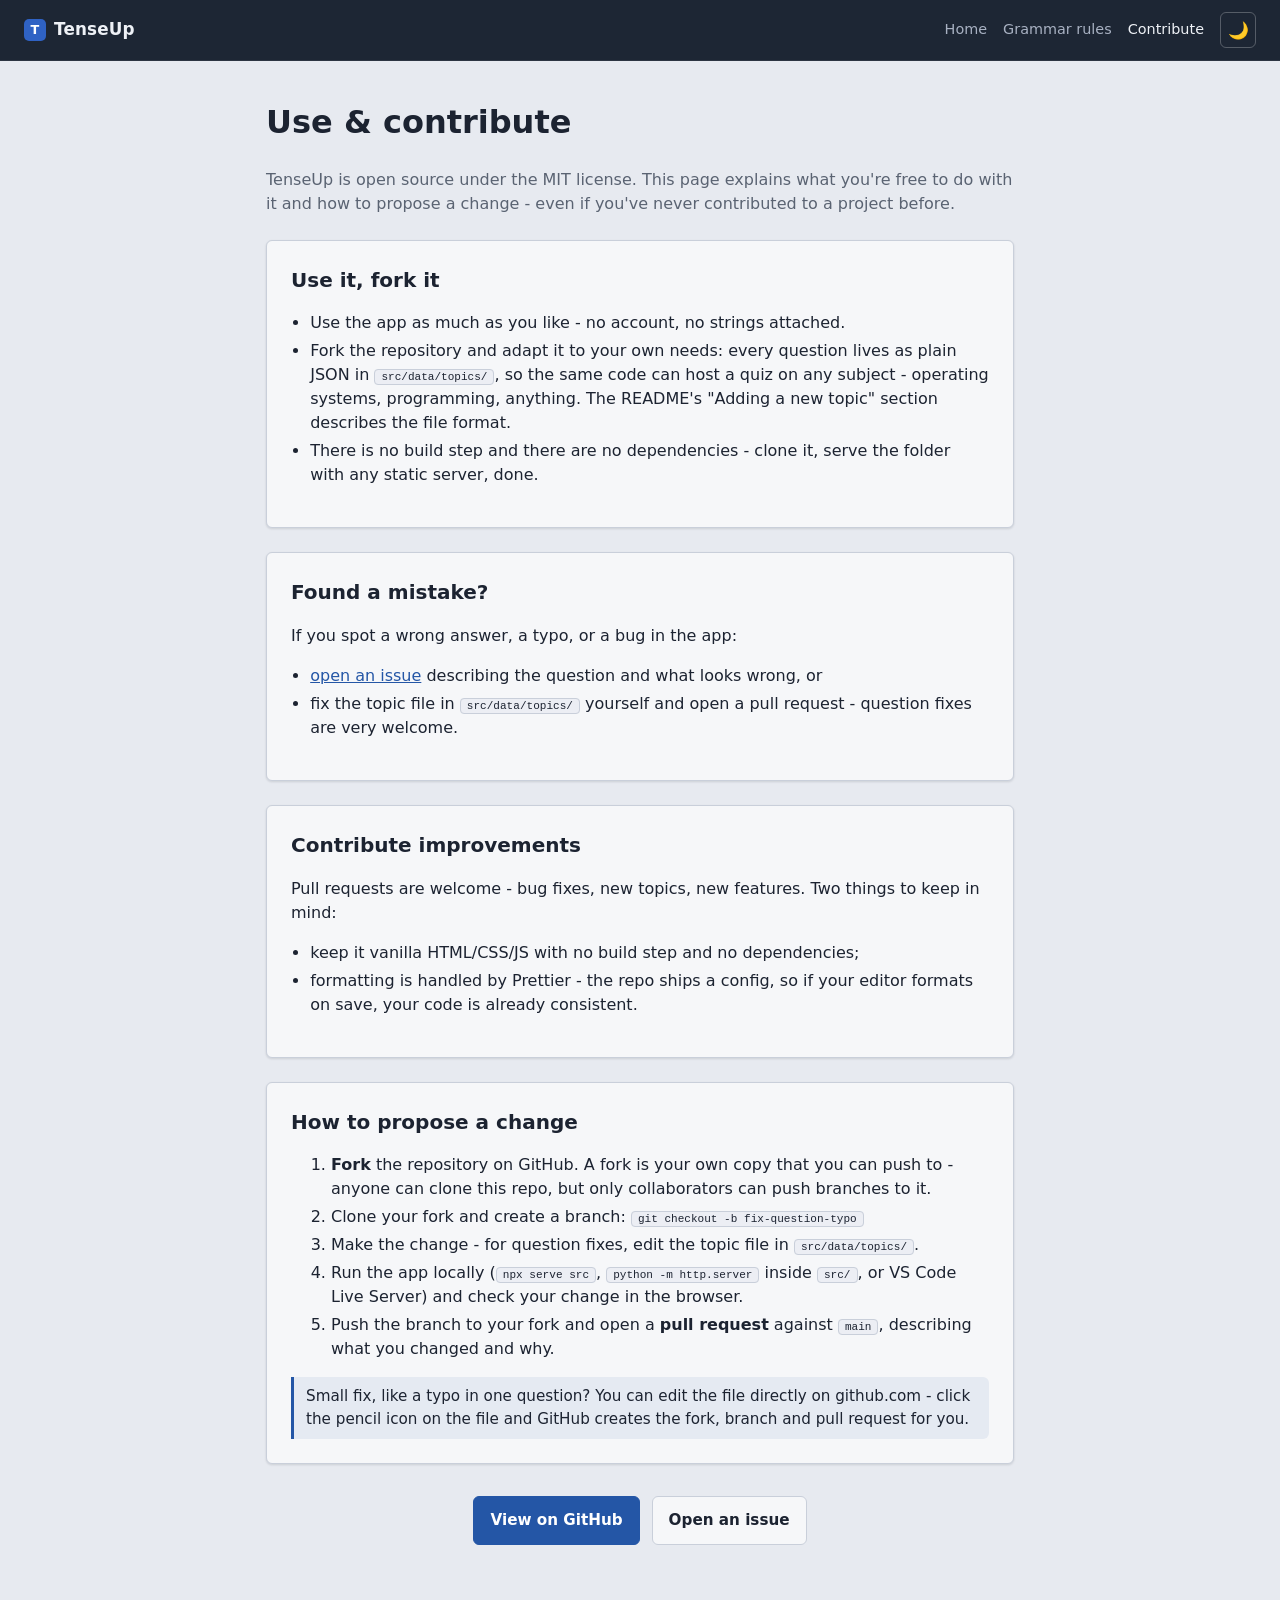
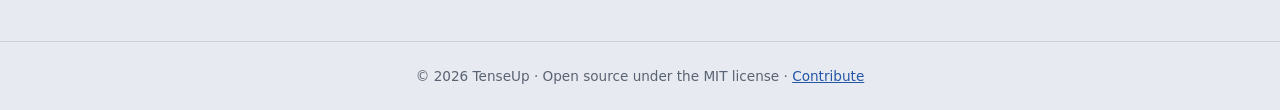
==== src/contribute.html @ a9ede062 "adding essay cards" ====
<!doctype html>
<html lang="en">
  <head>
    <meta charset="UTF-8" />
    <meta name="viewport" content="width=device-width, initial-scale=1.0" />
    <title>TenseUp - Use &amp; Contribute</title>
    <meta
      name="description"
      content="TenseUp is open source under the MIT license - use it, fork it for your own quiz, report wrong questions, or contribute improvements."
    />
    <meta property="og:type" content="website" />
    <meta property="og:site_name" content="TenseUp" />
    <meta property="og:title" content="TenseUp - Use &amp; Contribute" />
    <meta
      property="og:description"
      content="TenseUp is open source under the MIT license - use it, fork it for your own quiz, report wrong questions, or contribute improvements."
    />
    <meta
      property="og:url"
      content="https://tense-up.netlify.app/contribute.html"
    />
    <meta
      property="og:image"
      content="https://tense-up.netlify.app/assets/images/og-image.png"
    />
    <link rel="icon" type="image/svg+xml" href="assets/images/favicon.svg" />
    <link rel="icon" type="image/png" sizes="32x32" href="assets/images/favicon-32.png" />
    <link rel="apple-touch-icon" href="assets/images/apple-touch-icon.png" />
    <script>
      (function () {
        try {
          var saved = localStorage.getItem("quizTheme");
          var prefersDark =
            window.matchMedia &&
            window.matchMedia("(prefers-color-scheme: dark)").matches;
          if (saved === "dark" || (!saved && prefersDark)) {
            document.documentElement.setAttribute("data-theme", "dark");
          }
        } catch (e) {}
      })();
    </script>
    <link rel="stylesheet" href="assets/css/variables.css" />
    <link rel="stylesheet" href="assets/css/base.css" />
    <link rel="stylesheet" href="assets/css/components.css" />
    <link rel="stylesheet" href="assets/css/rules.css" />
  </head>
  <body>
    <header class="app-header">
      <a href="index.html" class="app-logo">TenseUp</a>
      <nav class="header-nav">
        <a href="index.html">Home</a>
        <a href="rules.html">Grammar rules</a>
        <a href="contribute.html" class="is-active">Contribute</a>
      </nav>
      <button
        type="button"
        id="theme-toggle"
        class="btn theme-toggle"
        aria-label="Toggle dark mode"
      >
        🌙
      </button>
    </header>

    <main class="container rules-screen">
      <h1>Use &amp; contribute</h1>
      <p class="rules-intro">
        TenseUp is open source under the MIT license. This page explains what
        you're free to do with it and how to propose a change - even if you've
        never contributed to a project before.
      </p>

      <section class="rule-section">
        <h2>Use it, fork it</h2>
        <ul>
          <li>
            Use the app as much as you like - no account, no strings attached.
          </li>
          <li>
            Fork the repository and adapt it to your own needs: every question
            lives as plain JSON in <code>src/data/topics/</code>, so the same code
            can host a quiz on any subject - operating systems, programming,
            anything. The README's "Adding a new topic" section describes the
            file format.
          </li>
          <li>
            There is no build step and there are no dependencies - clone it,
            serve the folder with any static server, done.
          </li>
        </ul>
      </section>

      <section class="rule-section">
        <h2>Found a mistake?</h2>
        <p>If you spot a wrong answer, a typo, or a bug in the app:</p>
        <ul>
          <li>
            <a
              href="https://github.com/adela-merdzanic/TenseUp/issues"
              target="_blank"
              rel="noopener"
              >open an issue</a
            >
            describing the question and what looks wrong, or
          </li>
          <li>
            fix the topic file in <code>src/data/topics/</code> yourself and open a
            pull request - question fixes are very welcome.
          </li>
        </ul>
      </section>

      <section class="rule-section">
        <h2>Contribute improvements</h2>
        <p>
          Pull requests are welcome - bug fixes, new topics, new features. Two
          things to keep in mind:
        </p>
        <ul>
          <li>
            keep it vanilla HTML/CSS/JS with no build step and no dependencies;
          </li>
          <li>
            formatting is handled by Prettier - the repo ships a config, so if
            your editor formats on save, your code is already consistent.
          </li>
        </ul>
      </section>

      <section class="rule-section">
        <h2>How to propose a change</h2>
        <ol>
          <li>
            <strong>Fork</strong> the repository on GitHub. A fork is your own
            copy that you can push to - anyone can clone this repo, but only
            collaborators can push branches to it.
          </li>
          <li>
            Clone your fork and create a branch:
            <code>git checkout -b fix-question-typo</code>
          </li>
          <li>
            Make the change - for question fixes, edit the topic file in
            <code>src/data/topics/</code>.
          </li>
          <li>
            Run the app locally (<code>npx serve src</code>,
            <code>python -m http.server</code> inside <code>src/</code>, or VS
            Code Live Server) and check your change in the browser.
          </li>
          <li>
            Push the branch to your fork and open a
            <strong>pull request</strong> against <code>main</code>, describing
            what you changed and why.
          </li>
        </ol>
        <div class="tip tip--info">
          Small fix, like a typo in one question? You can edit the file directly
          on github.com - click the pencil icon on the file and GitHub creates
          the fork, branch and pull request for you.
        </div>
      </section>

      <div class="actions rules-actions">
        <a
          class="btn btn-primary"
          href="https://github.com/adela-merdzanic/TenseUp"
          target="_blank"
          rel="noopener"
          >View on GitHub</a
        >
        <a
          class="btn"
          href="https://github.com/adela-merdzanic/TenseUp/issues"
          target="_blank"
          rel="noopener"
          >Open an issue</a
        >
      </div>
    </main>

    <footer class="app-footer">
      <p>
        © 2026 TenseUp · Open source under the MIT license ·
        <a href="contribute.html">Contribute</a>
      </p>
    </footer>

    <script type="module" src="assets/js/main-static.js"></script>
    <!-- Cloudflare Web Analytics -->
    <script
      defer
      src="https://static.cloudflareinsights.com/beacon.min.js"
      data-cf-beacon='{"token": "2d894505941446eaa9881d46d337e4bb"}'
    ></script>
    <!-- End Cloudflare Web Analytics -->
  </body>
</html>
---- src/assets/css/variables.css ----
:root {
  color-scheme: light;
  --color-bg: #e7eaf0;
  --color-surface: #f6f7f9;
  --color-surface-2: #eceef4;
  --color-text: #1c2331;
  --color-muted: #5a6372;
  --color-primary: #2456a6;
  --color-primary-dark: #1b4487;
  --color-accent-essay: #64489e;
  --color-correct: #1e7d4a;
  --color-correct-bg: #dfeee5;
  --color-incorrect: #b23b2e;
  --color-incorrect-bg: #f2e2df;
  --color-missed: #96690c;
  --color-missed-bg: #f2ead3;
  --color-border: #c9cfda;
  --color-header-bg: #1d2634;
  --color-header-text: #eef1f6;
  --color-header-muted: #a8b1c2;
  --shadow-card:
    0 1px 2px rgba(15, 23, 42, 0.05), 0 1px 3px rgba(15, 23, 42, 0.08);
  --radius: 6px;
  --spacing-unit: 8px;
  --font-family:
    "Segoe UI Variable Text", "Segoe UI", system-ui, -apple-system, Roboto,
    sans-serif;
}

[data-theme="dark"] {
  color-scheme: dark;
  --color-bg: #12151d;
  --color-surface: #1a1f2b;
  --color-surface-2: #232936;
  --color-text: #e4e7ee;
  --color-muted: #98a1b3;
  --color-primary: #7d97e8;
  --color-primary-dark: #5f7ad4;
  --color-accent-essay: #a68ce0;
  --color-correct: #46b97e;
  --color-correct-bg: #1c2f26;
  --color-incorrect: #e0685c;
  --color-incorrect-bg: #33201d;
  --color-missed: #d3a94c;
  --color-missed-bg: #322a16;
  --color-border: #303748;
  --color-header-bg: #141821;
  --color-header-text: #e4e7ee;
  --color-header-muted: #8b94a8;
  --shadow-card: 0 1px 3px rgba(0, 0, 0, 0.4);
}
---- src/assets/css/base.css ----
* {
  box-sizing: border-box;
}

/* Author display rules (e.g. .btn) would otherwise override the browser's
   built-in [hidden] { display: none }. */
[hidden] {
  display: none !important;
}

/* Flex column so the footer sits at the bottom of the viewport even when
   the page content is short (e.g. a single question card). */
body {
  margin: 0;
  min-height: 100vh;
  min-height: 100dvh;
  display: flex;
  flex-direction: column;
  font-family: var(--font-family);
  background: var(--color-bg);
  color: var(--color-text);
  line-height: 1.5;
  transition:
    background-color 0.15s ease,
    color 0.15s ease;
}

main {
  flex: 1 0 auto;
  width: 100%;
}

a {
  color: var(--color-primary);
}

.container {
  max-width: 640px;
  margin: 0 auto;
  padding: calc(var(--spacing-unit) * 2);
}

.app-header {
  display: flex;
  flex-shrink: 0;
  align-items: center;
  gap: calc(var(--spacing-unit) * 2);
  padding: calc(var(--spacing-unit) * 1.5) calc(var(--spacing-unit) * 3);
  background: var(--color-header-bg);
  border-bottom: 1px solid rgba(255, 255, 255, 0.07);
}

/* Pushes the nav and theme toggle to the right edge. */
.app-header .app-logo {
  margin-right: auto;
}

.header-nav {
  display: flex;
  align-items: center;
  gap: calc(var(--spacing-unit) * 2);
}

/* On narrow screens the nav drops to its own full-width row,
   leaving logo + theme toggle on the first row. */
@media (max-width: 560px) {
  .app-header {
    flex-wrap: wrap;
    padding: calc(var(--spacing-unit) * 1.5) calc(var(--spacing-unit) * 2);
    row-gap: calc(var(--spacing-unit) * 1.5);
  }

  .header-nav {
    order: 3;
    width: 100%;
    justify-content: space-between;
    flex-wrap: wrap;
    row-gap: var(--spacing-unit);
  }
}

.header-nav a:not(.btn) {
  color: var(--color-header-muted);
  text-decoration: none;
  font-size: 0.9rem;
  font-weight: 500;
  transition: color 0.15s ease;
}

.header-nav a:not(.btn):hover {
  color: var(--color-header-text);
}

.header-nav a.is-active {
  color: var(--color-header-text);
}

.app-logo {
  font-weight: 700;
  text-decoration: none;
  color: var(--color-header-text);
  font-size: 1.05rem;
  letter-spacing: 0.01em;
  display: inline-flex;
  align-items: center;
  gap: calc(var(--spacing-unit));
}

/* Small square brand mark in front of the wordmark. */
.app-logo::before {
  content: "T";
  display: inline-flex;
  align-items: center;
  justify-content: center;
  width: 22px;
  height: 22px;
  border-radius: 5px;
  /* Fixed accent — the header bar is dark in both themes. */
  background: #2f62c4;
  color: #fff;
  font-size: 0.8rem;
  font-weight: 700;
}

.app-title {
  font-size: 2rem;
  margin-bottom: 0;
}

.app-subtitle {
  color: var(--color-muted);
  margin-top: calc(var(--spacing-unit) / 2);
}

.app-footer {
  text-align: center;
  font-size: 0.85rem;
  color: var(--color-muted);
  border-top: 1px solid var(--color-border);
  margin-top: calc(var(--spacing-unit) * 6);
  padding: calc(var(--spacing-unit) * 3) calc(var(--spacing-unit) * 2);
}

.app-footer p {
  margin: 0;
}

.app-footer a {
  color: var(--color-primary);
}
---- src/assets/css/components.css ----
.btn {
  display: inline-block;
  padding: calc(var(--spacing-unit) * 1.5) calc(var(--spacing-unit) * 2);
  border-radius: var(--radius);
  border: 1px solid var(--color-border);
  background: var(--color-surface);
  color: var(--color-text);
  font-family: inherit;
  font-size: 0.95rem;
  font-weight: 600;
  text-decoration: none;
  cursor: pointer;
  min-height: 44px;
  transition:
    background-color 0.15s ease,
    border-color 0.15s ease;
}

.theme-toggle {
  display: inline-flex;
  align-items: center;
  justify-content: center;
  width: 36px;
  height: 36px;
  min-height: 36px;
  padding: 0;
  font-size: 1.05rem;
  line-height: 1;
}

/* The toggle lives in the always-dark header bar. */
.app-header .theme-toggle {
  background: transparent;
  border-color: rgba(255, 255, 255, 0.25);
  color: var(--color-header-text);
}

.app-header .theme-toggle:hover {
  border-color: rgba(255, 255, 255, 0.5);
}

.btn:hover {
  border-color: var(--color-muted);
}

.btn:focus-visible {
  outline: 2px solid var(--color-primary);
  outline-offset: 2px;
}

.btn-primary {
  background: var(--color-primary);
  border-color: var(--color-primary);
  color: white;
}

.btn-primary:hover {
  background: var(--color-primary-dark);
  border-color: var(--color-primary-dark);
}

/* In dark mode the primary color is light, so the label flips to dark. */
[data-theme="dark"] .btn-primary {
  color: #10131b;
}

.actions {
  display: flex;
  gap: calc(var(--spacing-unit) * 1.5);
  flex-wrap: wrap;
  margin-top: calc(var(--spacing-unit) * 2);
}

.btn-block {
  display: block;
  width: 100%;
  text-align: center;
  margin-top: calc(var(--spacing-unit) * 3);
}

/* Shared in-page progress: text line + thin rounded bar (quiz and essay pages). */
.deck-progress {
  color: var(--color-muted);
  font-size: 0.9rem;
  font-variant-numeric: tabular-nums;
  min-height: 1.4em;
  margin-bottom: var(--spacing-unit);
}

.deck-bar {
  height: 6px;
  border-radius: 999px;
  background: var(--color-surface-2);
  border: 1px solid var(--color-border);
  overflow: hidden;
}

.deck-bar__fill {
  height: 100%;
  width: 0%;
  background: var(--color-primary);
  border-radius: 999px;
  transition: width 0.25s ease;
}

.select-hint {
  color: var(--color-incorrect);
  font-size: 0.9rem;
  margin-top: calc(var(--spacing-unit));
}

.btn-sm {
  min-height: 30px;
  padding: 4px 12px;
  font-size: 0.85rem;
  font-weight: 500;
}
---- src/assets/css/rules.css ----
.container.rules-screen {
  max-width: 780px;
  padding-bottom: calc(var(--spacing-unit) * 6);
}

.rules-intro {
  color: var(--color-muted);
}

.rules-toc {
  display: flex;
  flex-wrap: wrap;
  gap: var(--spacing-unit);
  margin: calc(var(--spacing-unit) * 2) 0;
}

.rules-toc a {
  font-size: 0.85rem;
  text-decoration: none;
  color: var(--color-text);
  background: var(--color-surface);
  border: 1px solid var(--color-border);
  border-radius: 999px;
  padding: 4px 12px;
  transition:
    border-color 0.15s ease,
    color 0.15s ease;
}

.rules-toc a:hover {
  border-color: var(--color-primary);
  color: var(--color-primary);
}

.rule-section {
  background: var(--color-surface);
  border: 1px solid var(--color-border);
  border-radius: var(--radius);
  padding: calc(var(--spacing-unit) * 3);
  margin-top: calc(var(--spacing-unit) * 3);
  box-shadow: var(--shadow-card);
  /* Keep section headings visible below the sticky-less header when jumping via the TOC. */
  scroll-margin-top: calc(var(--spacing-unit) * 2);
}

.rule-section h2 {
  margin-top: 0;
  font-size: 1.25rem;
}

.rule-section h3 {
  font-size: 1rem;
  margin-bottom: calc(var(--spacing-unit) / 2);
}

.rule-section ul {
  padding-left: 1.2rem;
}

.rule-section li {
  margin-bottom: calc(var(--spacing-unit) / 2);
}

code {
  background: var(--color-surface-2);
  border: 1px solid var(--color-border);
  border-radius: 4px;
  padding: 1px 6px;
  font-size: 0.85em;
}

.table-scroll {
  overflow-x: auto;
}

.rules-table {
  border-collapse: collapse;
  width: 100%;
  font-size: 0.9rem;
}

.rules-table th,
.rules-table td {
  border: 1px solid var(--color-border);
  padding: var(--spacing-unit);
  text-align: left;
  vertical-align: top;
}

.rules-table th {
  background: var(--color-surface-2);
  font-size: 0.78rem;
  font-weight: 600;
  text-transform: uppercase;
  letter-spacing: 0.05em;
  color: var(--color-muted);
}

.verbs-grid {
  display: grid;
  grid-template-columns: 1fr;
  gap: calc(var(--spacing-unit) * 2);
  align-items: start;
  margin-bottom: calc(var(--spacing-unit) * 2);
}

@media (min-width: 640px) {
  .verbs-grid {
    grid-template-columns: 1fr 1fr;
  }
}

.verbs-table td:first-child {
  font-weight: 600;
}

.tip {
  background: var(--color-missed-bg);
  border-left: 3px solid var(--color-missed);
  border-radius: 0 var(--radius) var(--radius) 0;
  padding: var(--spacing-unit) calc(var(--spacing-unit) * 1.5);
  margin: calc(var(--spacing-unit) * 1.5) 0 0;
  font-size: 0.95rem;
}

.tip + .tip {
  margin-top: var(--spacing-unit);
}

/* Neutral informational variant (contribute page) - no warning connotation. */
.tip--info {
  background: color-mix(in srgb, var(--color-primary) 8%, var(--color-surface));
  border-left-color: var(--color-primary);
}

s {
  color: var(--color-incorrect);
}

.rules-actions {
  justify-content: center;
  margin-top: calc(var(--spacing-unit) * 4);
}

/* Floating back-to-top button; visible only after the TOC scrolls away.
   Toggled via a class because base.css forces [hidden] to display:none,
   which would skip the fade. */
.back-to-top {
  position: fixed;
  right: calc(var(--spacing-unit) * 3);
  bottom: calc(var(--spacing-unit) * 3);
  z-index: 10;
  display: inline-flex;
  align-items: center;
  gap: calc(var(--spacing-unit) * 0.75);
  border-radius: 999px;
  box-shadow: var(--shadow-card);
  opacity: 0;
  visibility: hidden;
  transform: translateY(6px);
  pointer-events: none;
  transition:
    opacity 0.2s ease,
    transform 0.2s ease,
    visibility 0.2s;
}

.back-to-top.is-visible {
  opacity: 1;
  visibility: visible;
  transform: translateY(0);
  pointer-events: auto;
}
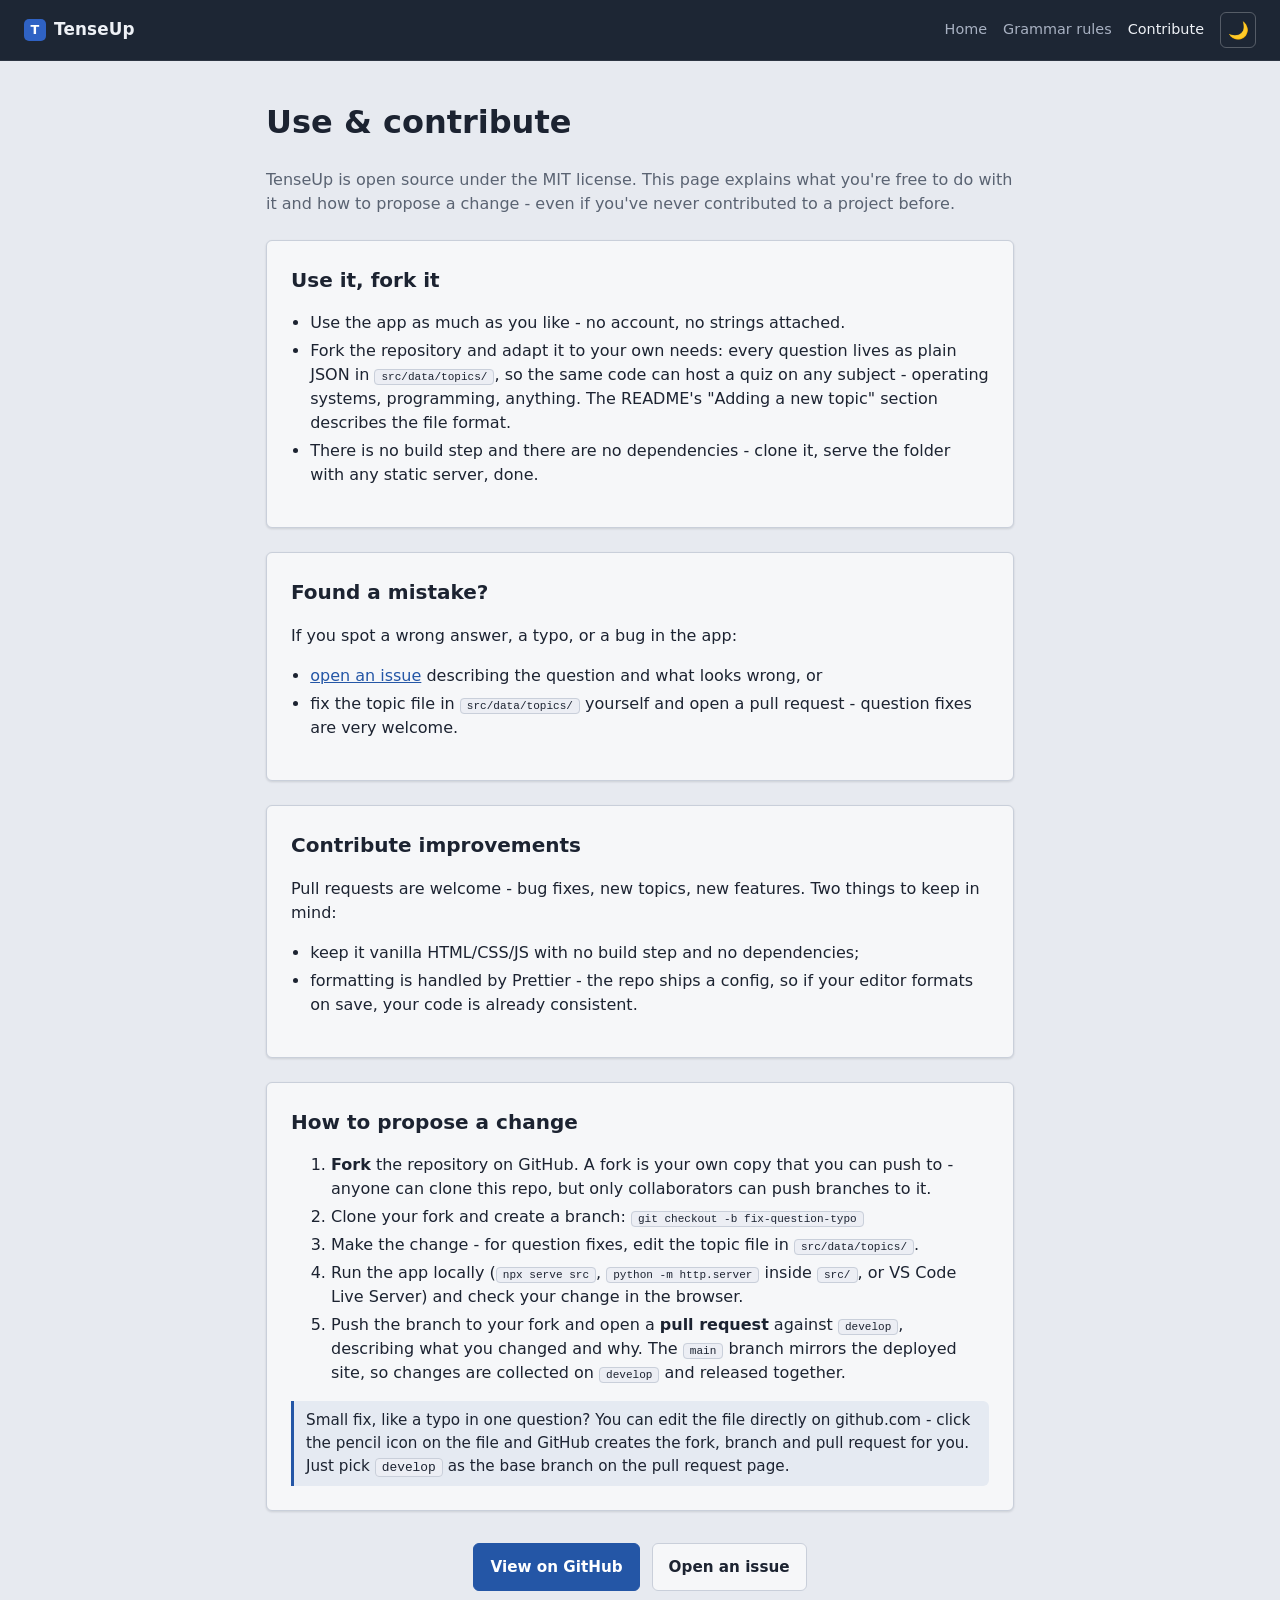
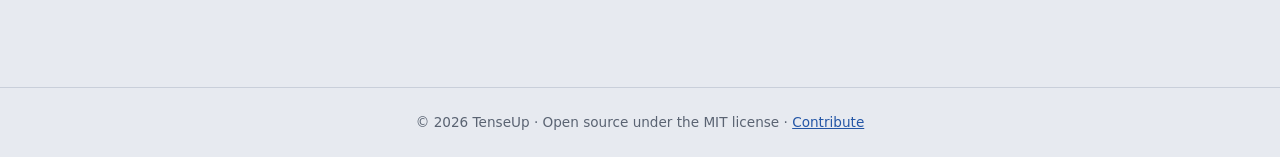
==== commit 3b8d4c8e: "docs: update contributing info for develop-based workflow" ====
--- a/src/contribute.html
+++ b/src/contribute.html
@@ -24,7 +24,12 @@
       content="https://tense-up.netlify.app/assets/images/og-image.png"
     />
     <link rel="icon" type="image/svg+xml" href="assets/images/favicon.svg" />
-    <link rel="icon" type="image/png" sizes="32x32" href="assets/images/favicon-32.png" />
+    <link
+      rel="icon"
+      type="image/png"
+      sizes="32x32"
+      href="assets/images/favicon-32.png"
+    />
     <link rel="apple-touch-icon" href="assets/images/apple-touch-icon.png" />
     <script>
       (function () {
@@ -78,10 +83,10 @@
           </li>
           <li>
             Fork the repository and adapt it to your own needs: every question
-            lives as plain JSON in <code>src/data/topics/</code>, so the same code
-            can host a quiz on any subject - operating systems, programming,
-            anything. The README's "Adding a new topic" section describes the
-            file format.
+            lives as plain JSON in <code>src/data/topics/</code>, so the same
+            code can host a quiz on any subject - operating systems,
+            programming, anything. The README's "Adding a new topic" section
+            describes the file format.
           </li>
           <li>
             There is no build step and there are no dependencies - clone it,
@@ -104,8 +109,8 @@
             describing the question and what looks wrong, or
           </li>
           <li>
-            fix the topic file in <code>src/data/topics/</code> yourself and open a
-            pull request - question fixes are very welcome.
+            fix the topic file in <code>src/data/topics/</code> yourself and
+            open a pull request - question fixes are very welcome.
           </li>
         </ul>
       </section>
@@ -150,14 +155,17 @@
           </li>
           <li>
             Push the branch to your fork and open a
-            <strong>pull request</strong> against <code>main</code>, describing
-            what you changed and why.
+            <strong>pull request</strong> against <code>develop</code>,
+            describing what you changed and why. The <code>main</code> branch
+            mirrors the deployed site, so changes are collected on
+            <code>develop</code> and released together.
           </li>
         </ol>
         <div class="tip tip--info">
           Small fix, like a typo in one question? You can edit the file directly
           on github.com - click the pencil icon on the file and GitHub creates
-          the fork, branch and pull request for you.
+          the fork, branch and pull request for you. Just pick
+          <code>develop</code> as the base branch on the pull request page.
         </div>
       </section>
 
--- a/src/assets/css/components.css
+++ b/src/assets/css/components.css
@@ -115,4 +115,3 @@
   font-size: 0.85rem;
   font-weight: 500;
 }
-
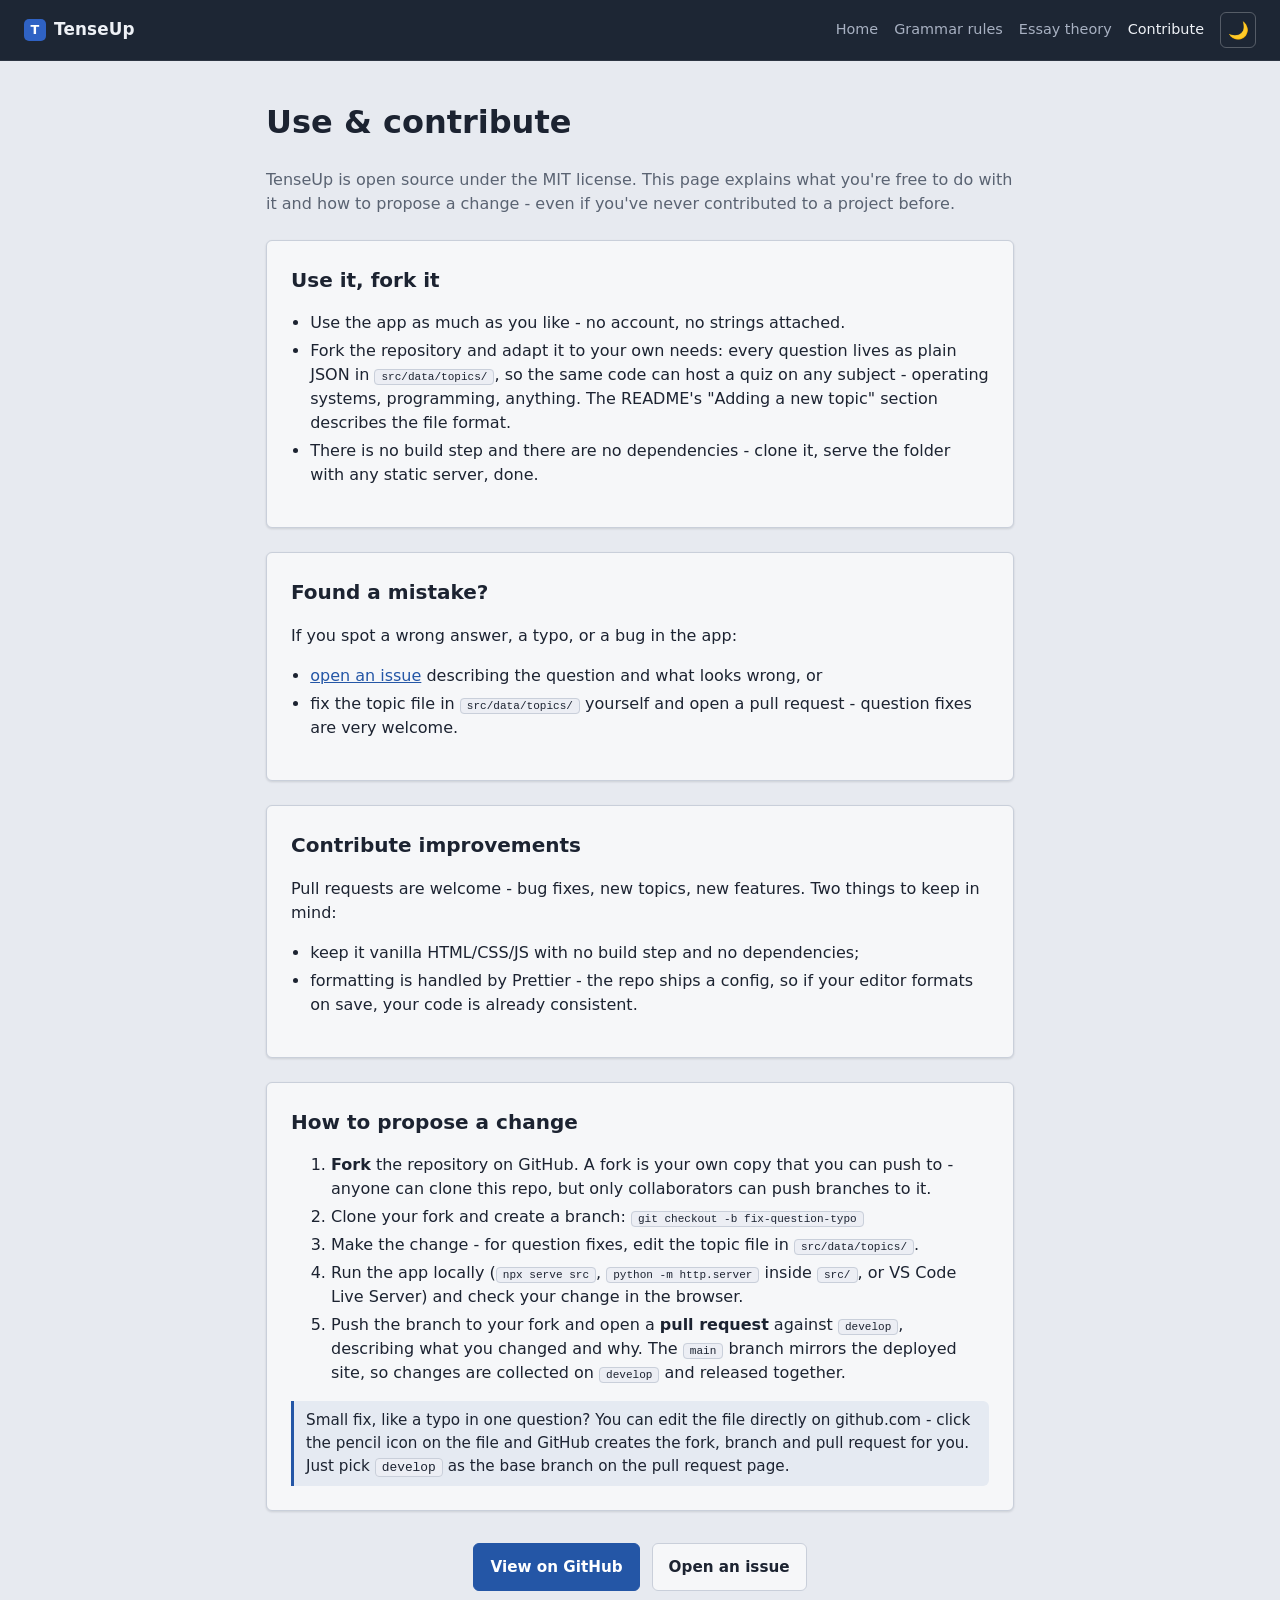
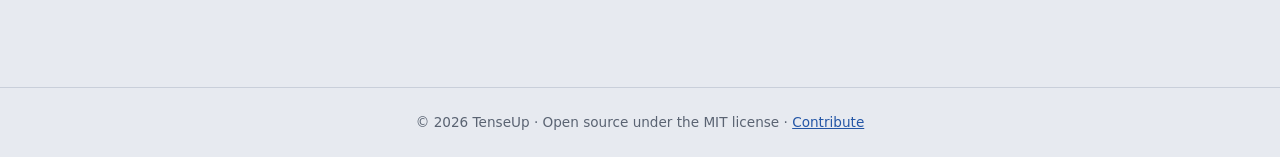
==== commit 6eee039d: "feat: improved essay cars content, added new write it mode for essay cards and added separate theory" ====
--- a/src/contribute.html
+++ b/src/contribute.html
@@ -55,6 +55,7 @@
       <nav class="header-nav">
         <a href="index.html">Home</a>
         <a href="rules.html">Grammar rules</a>
+        <a href="theory.html">Essay theory</a>
         <a href="contribute.html" class="is-active">Contribute</a>
       </nav>
       <button
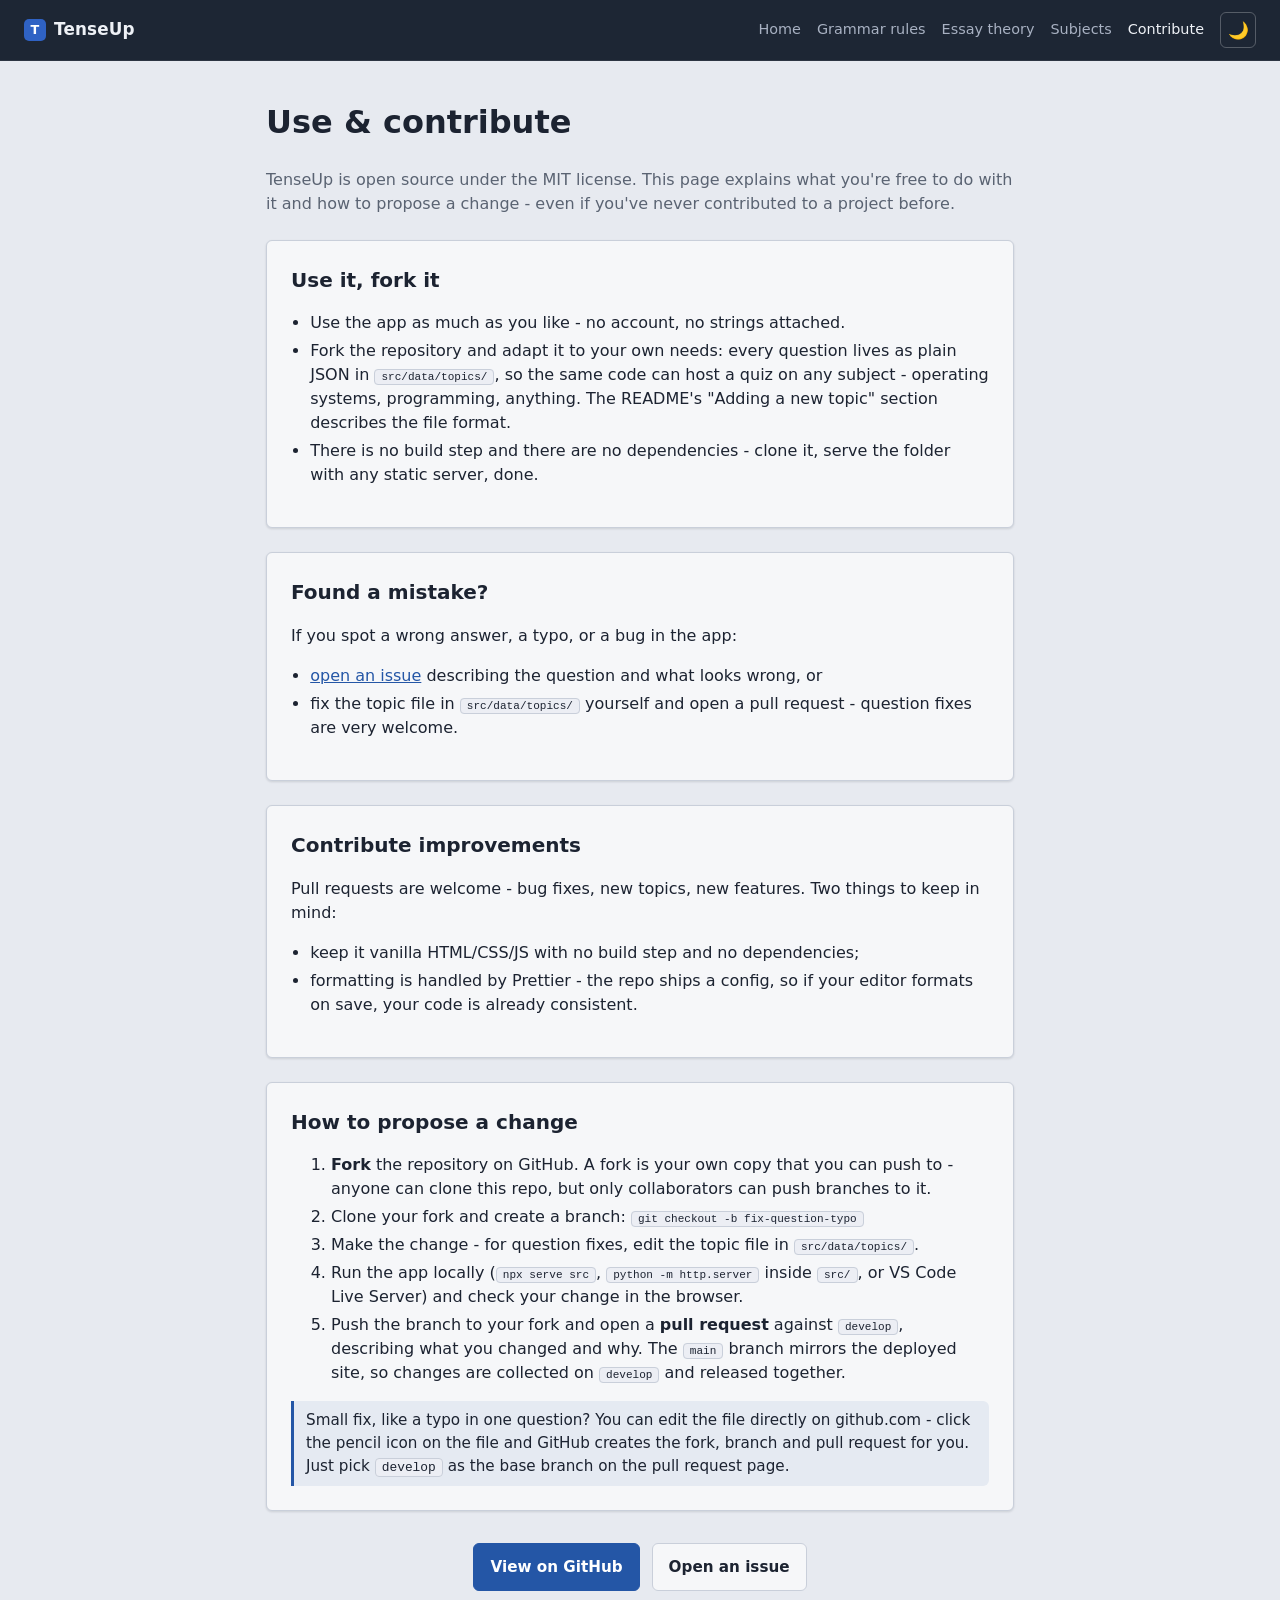
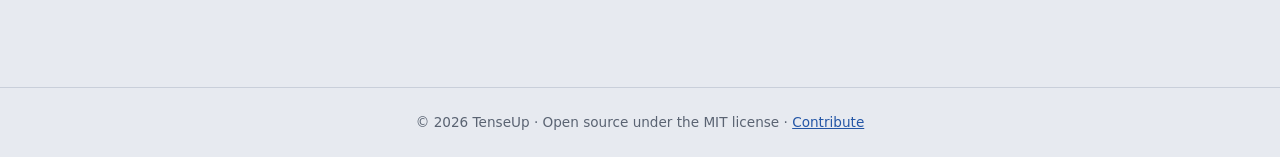
==== commit 2b3cf90e: "adding OS" ====
--- a/src/contribute.html
+++ b/src/contribute.html
@@ -53,10 +53,11 @@
     <header class="app-header">
       <a href="index.html" class="app-logo">TenseUp</a>
       <nav class="header-nav">
-        <a href="index.html">Home</a>
-        <a href="rules.html">Grammar rules</a>
-        <a href="theory.html">Essay theory</a>
-        <a href="contribute.html" class="is-active">Contribute</a>
+        <a href="home.html" data-nav>Home</a>
+        <a href="rules.html" data-nav data-feature="rules">Grammar rules</a>
+        <a href="theory.html" data-nav data-feature="theory">Essay theory</a>
+        <a href="index.html" data-switch>Subjects</a>
+        <a href="contribute.html" data-nav class="is-active">Contribute</a>
       </nav>
       <button
         type="button"
@@ -195,7 +196,9 @@
       </p>
     </footer>
 
+    <script type="module" src="assets/js/nav.js"></script>
     <script type="module" src="assets/js/main-static.js"></script>
+    <script type="module" src="assets/js/sw-register.js"></script>
     <!-- Cloudflare Web Analytics -->
     <script
       defer
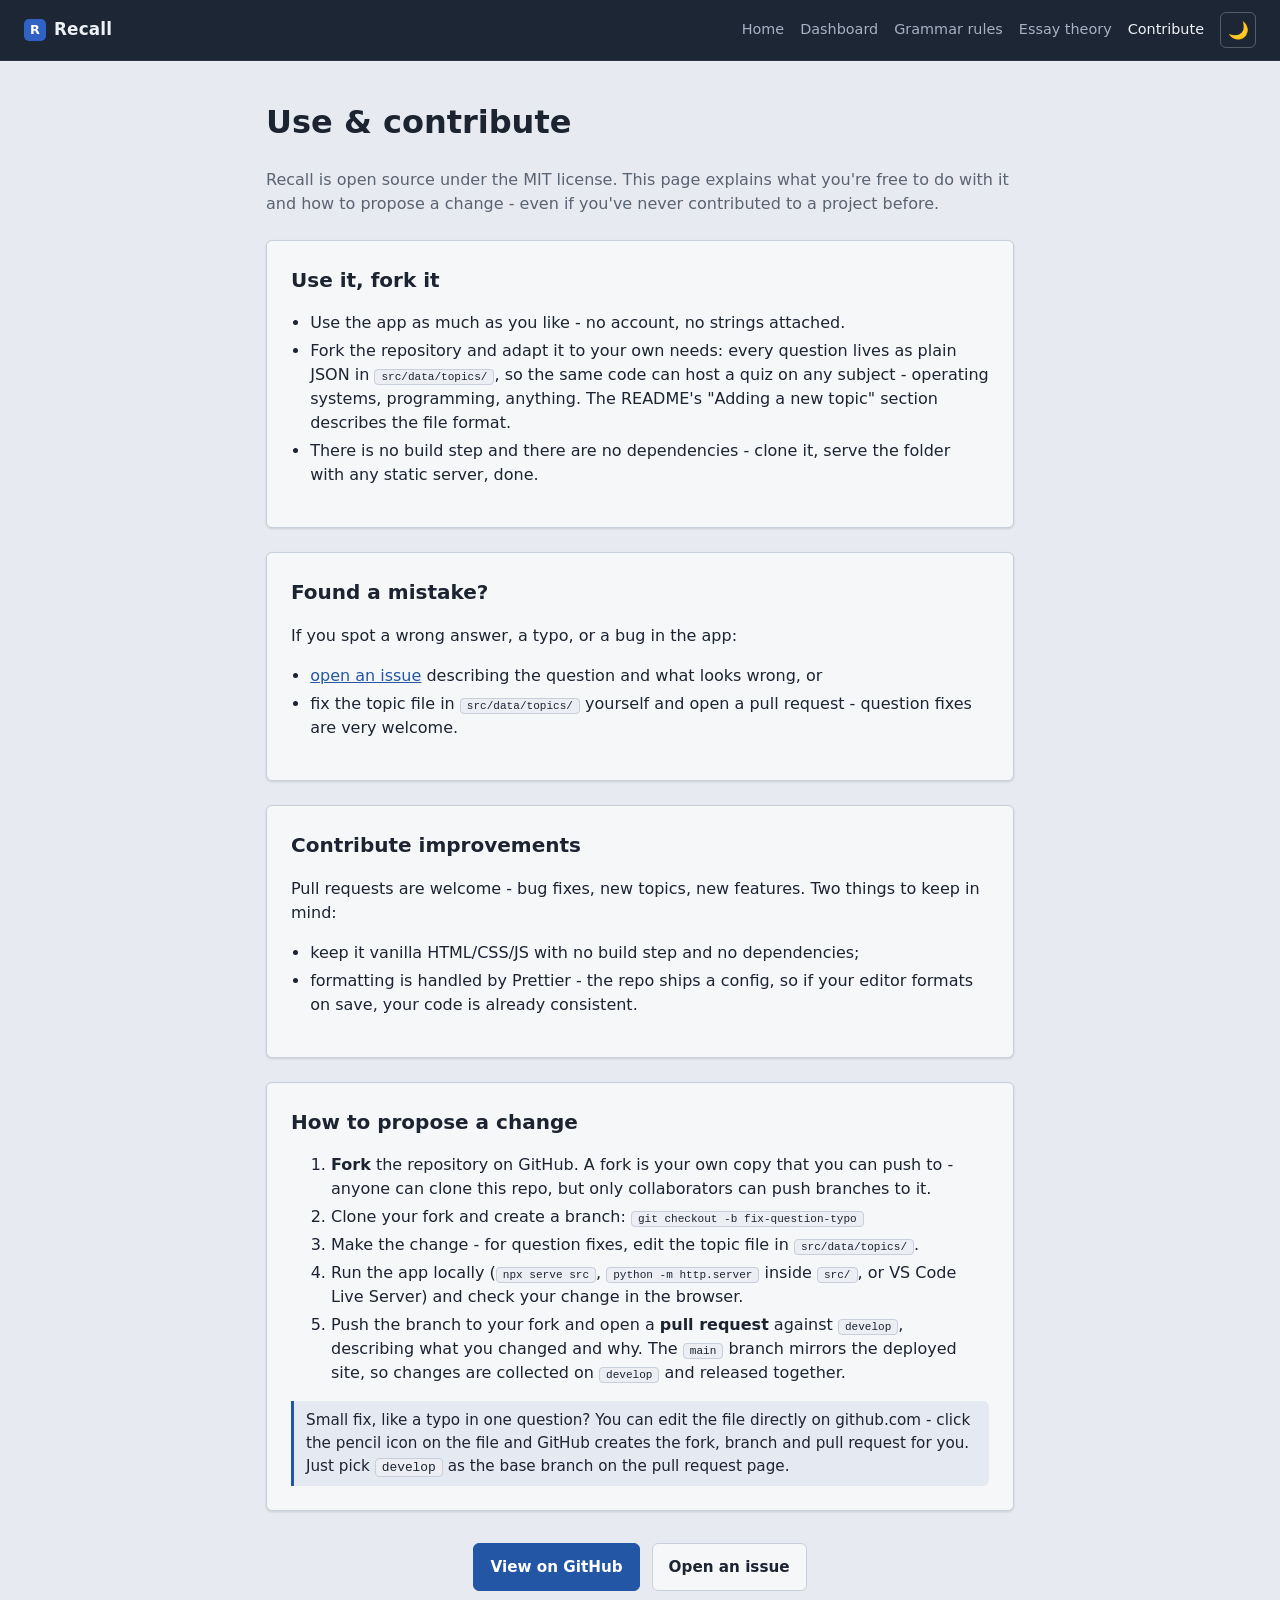
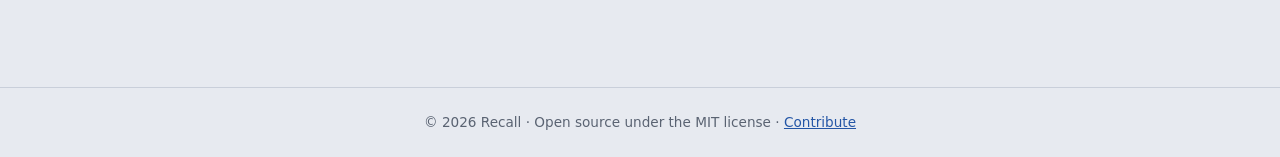
==== commit e893fd52: "chore: redesign" ====
--- a/src/contribute.html
+++ b/src/contribute.html
@@ -3,17 +3,17 @@
   <head>
     <meta charset="UTF-8" />
     <meta name="viewport" content="width=device-width, initial-scale=1.0" />
-    <title>TenseUp - Use &amp; Contribute</title>
+    <title>Recall - Use &amp; Contribute</title>
     <meta
       name="description"
-      content="TenseUp is open source under the MIT license - use it, fork it for your own quiz, report wrong questions, or contribute improvements."
+      content="Recall is open source under the MIT license - use it, fork it for your own quiz, report wrong questions, or contribute improvements."
     />
     <meta property="og:type" content="website" />
-    <meta property="og:site_name" content="TenseUp" />
-    <meta property="og:title" content="TenseUp - Use &amp; Contribute" />
+    <meta property="og:site_name" content="Recall" />
+    <meta property="og:title" content="Recall - Use &amp; Contribute" />
     <meta
       property="og:description"
-      content="TenseUp is open source under the MIT license - use it, fork it for your own quiz, report wrong questions, or contribute improvements."
+      content="Recall is open source under the MIT license - use it, fork it for your own quiz, report wrong questions, or contribute improvements."
     />
     <meta
       property="og:url"
@@ -51,12 +51,12 @@
   </head>
   <body>
     <header class="app-header">
-      <a href="index.html" class="app-logo">TenseUp</a>
+      <a href="index.html" class="app-logo">Recall</a>
       <nav class="header-nav">
-        <a href="home.html" data-nav>Home</a>
+        <a href="index.html" data-switch>Home</a>
+        <a href="dashboard.html" data-nav>Dashboard</a>
         <a href="rules.html" data-nav data-feature="rules">Grammar rules</a>
         <a href="theory.html" data-nav data-feature="theory">Essay theory</a>
-        <a href="index.html" data-switch>Subjects</a>
         <a href="contribute.html" data-nav class="is-active">Contribute</a>
       </nav>
       <button
@@ -72,7 +72,7 @@
     <main class="container rules-screen">
       <h1>Use &amp; contribute</h1>
       <p class="rules-intro">
-        TenseUp is open source under the MIT license. This page explains what
+        Recall is open source under the MIT license. This page explains what
         you're free to do with it and how to propose a change - even if you've
         never contributed to a project before.
       </p>
@@ -191,7 +191,7 @@
 
     <footer class="app-footer">
       <p>
-        © 2026 TenseUp · Open source under the MIT license ·
+        © 2026 Recall · Open source under the MIT license ·
         <a href="contribute.html">Contribute</a>
       </p>
     </footer>
--- a/src/assets/css/base.css
+++ b/src/assets/css/base.css
@@ -108,7 +108,7 @@
 
 /* Small square brand mark in front of the wordmark. */
 .app-logo::before {
-  content: "T";
+  content: "R";
   display: inline-flex;
   align-items: center;
   justify-content: center;
